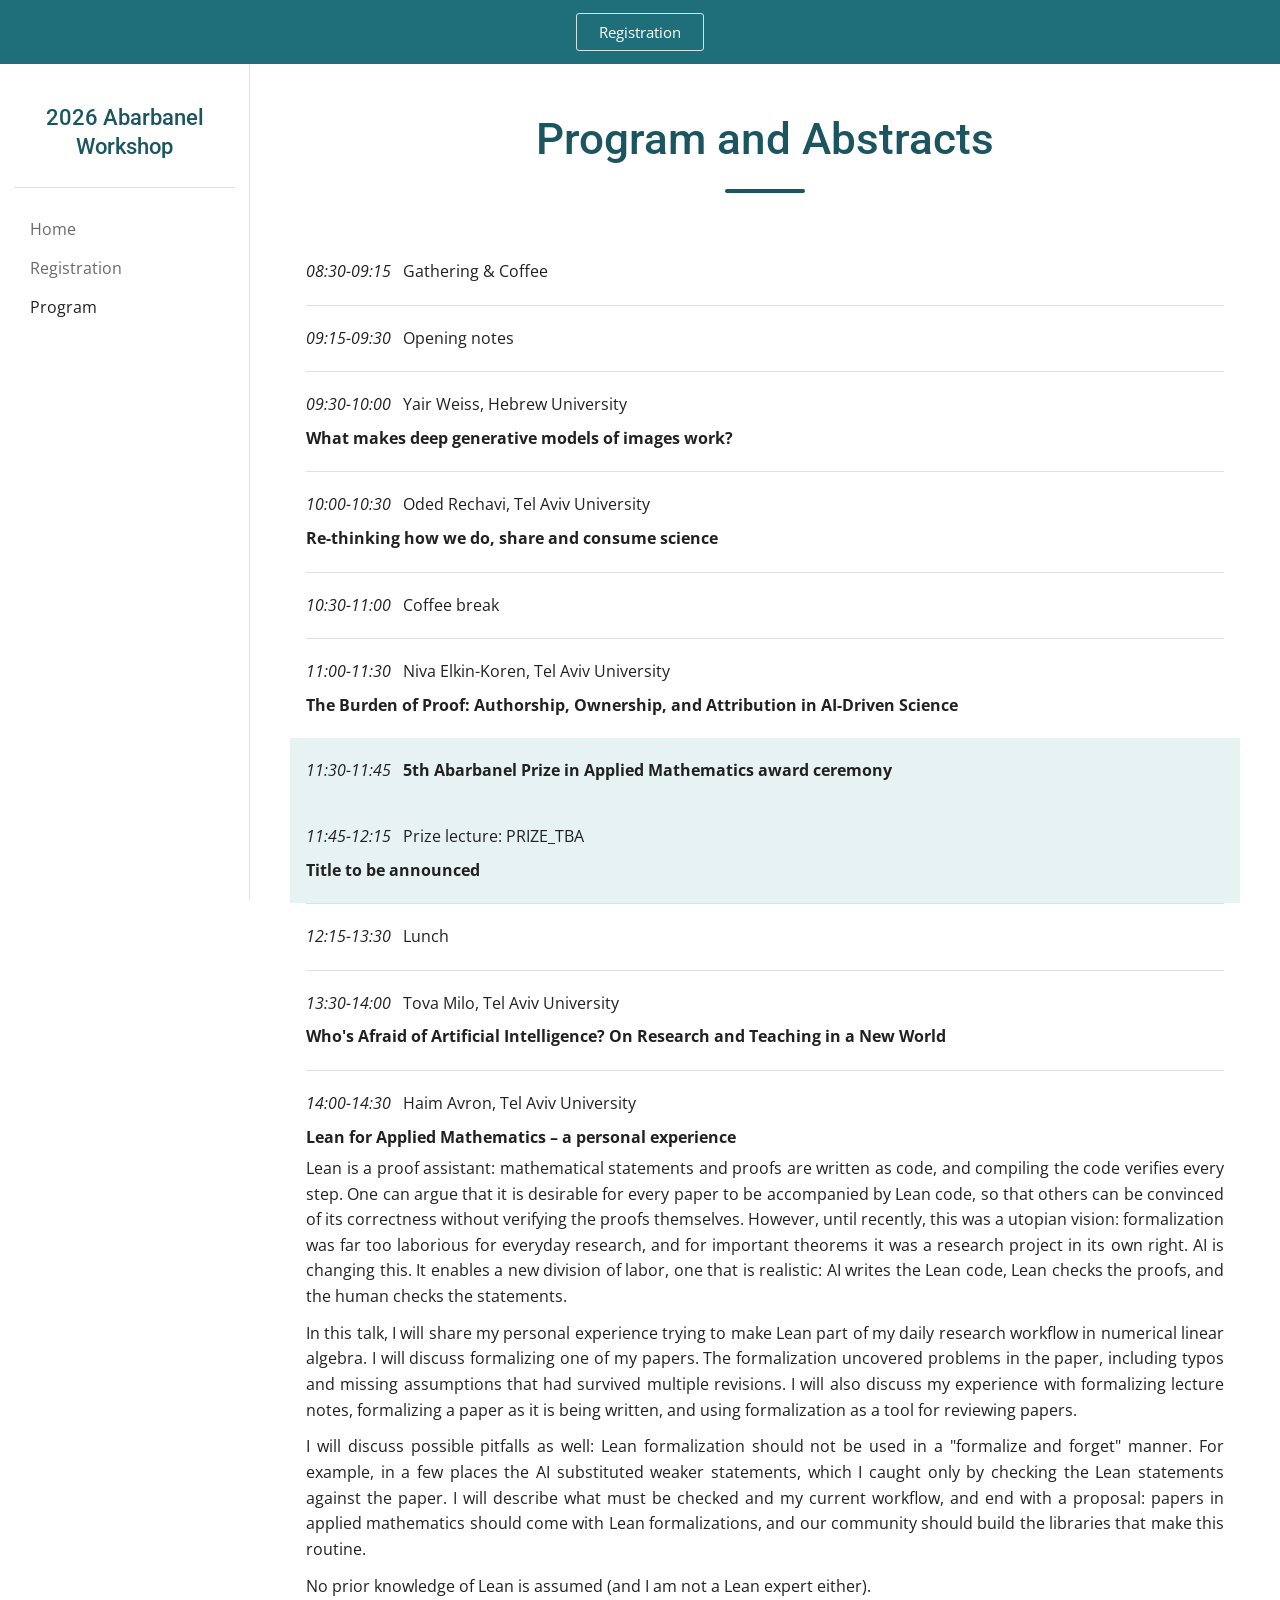
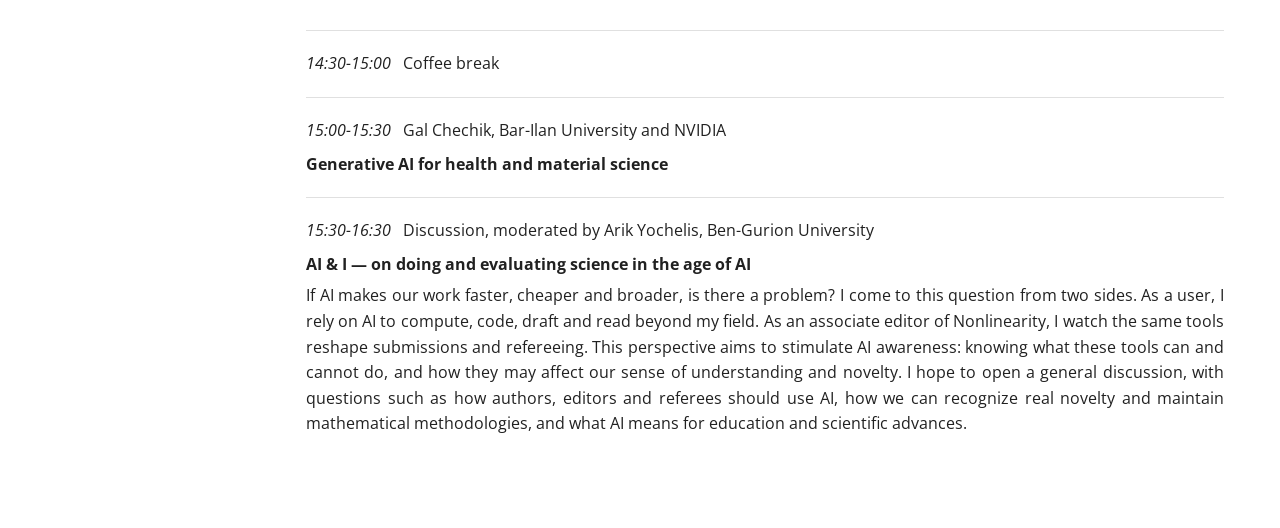
==== program.html @ cc289d8f "2026 Abarbanel Workshop website (review version, not indexed) Co-Authored-By: Claude Opus 5.5 <norep" ====
<!DOCTYPE html>
<html lang="en">
<head>
<meta charset="utf-8">
<meta name="viewport" content="width=device-width, initial-scale=1">
<meta name="robots" content="noindex, nofollow"><!-- REMOVE when the site is announced -->
<title>2026 Abarbanel Workshop - Program</title>
<meta name="description" content="2026 Abarbanel Workshop on Applied and Computational Mathematics, Tel Aviv University, dedicated to the memory of Prof. Saul (Shalom) Abarbanel.">
<link rel="preconnect" href="https://fonts.googleapis.com">
<link href="https://fonts.googleapis.com/css2?family=Open+Sans:ital,wght@0,400;0,600;0,700;1,400&family=Roboto:wght@500;700&display=swap" rel="stylesheet">
<link rel="stylesheet" href="style.css">
</head>
<body>
<!-- QUICK-EDIT VALUES: PRIZE_TBA = prize recipient -->
<div class="topbar">
  <button class="menu-btn" aria-label="Menu" onclick="document.body.classList.toggle('menu-open')"><svg viewBox="0 0 24 24" fill="currentColor"><path d="M3 6h18v2H3zm0 5h18v2H3zm0 5h18v2H3z"/></svg></button>
  <a class="reg" href="https://docs.google.com/forms/d/e/1FAIpQLSeAsfazbQVRkapBGYq9sReotaOnzcuCzxdYJQlv-ZmfcZSlRA/viewform" target="_blank" rel="noopener">Registration</a>
</div>
<aside class="sidebar">
  <a class="site-title" href="index.html">2026 Abarbanel Workshop</a>
  <ul><li><a href="index.html">Home</a></li><li><a href="registration.html">Registration</a></li><li><a href="program.html" class="active">Program</a></li></ul>
</aside>
<main onclick="document.body.classList.remove('menu-open')">
<div class="page-title"><h1>Program and Abstracts</h1></div>
<div class="program">
<div class="talk"><span class="when">08:30-09:15</span><span class="who">Gathering &amp; Coffee</span></div>
<div class="talk"><span class="when">09:15-09:30</span><span class="who">Opening notes</span></div>
<div class="talk"><span class="when">09:30-10:00</span><span class="who">Yair Weiss, Hebrew University</span><div class="ttl">What makes deep generative models of images work?</div></div>
<div class="talk"><span class="when">10:00-10:30</span><span class="who">Oded Rechavi, Tel Aviv University</span><div class="ttl">Re-thinking how we do, share and consume science</div></div>
<div class="talk"><span class="when">10:30-11:00</span><span class="who">Coffee break</span></div>
<div class="talk"><span class="when">11:00-11:30</span><span class="who">Niva Elkin-Koren, Tel Aviv University</span><div class="ttl">The Burden of Proof: Authorship, Ownership, and Attribution in AI-Driven Science</div></div>
<div class="talk prize"><span class="when">11:30-11:45</span><span class="who"><b>5th Abarbanel Prize in Applied Mathematics award ceremony</b></span></div>
<div class="talk prize"><span class="when">11:45-12:15</span><span class="who">Prize lecture: PRIZE_TBA</span><div class="ttl">Title to be announced</div></div>
<div class="talk"><span class="when">12:15-13:30</span><span class="who">Lunch</span></div>
<div class="talk"><span class="when">13:30-14:00</span><span class="who">Tova Milo, Tel Aviv University</span><div class="ttl">Who's Afraid of Artificial Intelligence? On Research and Teaching in a New World</div></div>
<div class="talk"><span class="when">14:00-14:30</span><span class="who">Haim Avron, Tel Aviv University</span><div class="ttl">Lean for Applied Mathematics – a personal experience</div><div class="abs"><p>Lean is a proof assistant: mathematical statements and proofs are written as code, and compiling the code verifies every step. One can argue that it is desirable for every paper to be accompanied by Lean code, so that others can be convinced of its correctness without verifying the proofs themselves. However, until recently, this was a utopian vision: formalization was far too laborious for everyday research, and for important theorems it was a research project in its own right. AI is changing this. It enables a new division of labor, one that is realistic: AI writes the Lean code, Lean checks the proofs, and the human checks the statements.</p>
<p>In this talk, I will share my personal experience trying to make Lean part of my daily research workflow in numerical linear algebra. I will discuss formalizing one of my papers. The formalization uncovered problems in the paper, including typos and missing assumptions that had survived multiple revisions. I will also discuss my experience with formalizing lecture notes, formalizing a paper as it is being written, and using formalization as a tool for reviewing papers.</p>
<p>I will discuss possible pitfalls as well: Lean formalization should not be used in a "formalize and forget" manner. For example, in a few places the AI substituted weaker statements, which I caught only by checking the Lean statements against the paper. I will describe what must be checked and my current workflow, and end with a proposal: papers in applied mathematics should come with Lean formalizations, and our community should build the libraries that make this routine.</p>
<p>No prior knowledge of Lean is assumed (and I am not a Lean expert either).</p></div></div>
<div class="talk"><span class="when">14:30-15:00</span><span class="who">Coffee break</span></div>
<div class="talk"><span class="when">15:00-15:30</span><span class="who">Gal Chechik, Bar-Ilan University and NVIDIA</span><div class="ttl">Generative AI for health and material science</div></div>
<div class="talk"><span class="when">15:30-16:30</span><span class="who">Discussion, moderated by Arik Yochelis, Ben-Gurion University</span><div class="ttl">AI &amp; I — on doing and evaluating science in the age of AI</div><div class="abs"><p>If AI makes our work faster, cheaper and broader, is there a problem? I come to this question from two sides. As a user, I rely on AI to compute, code, draft and read beyond my field. As an associate editor of Nonlinearity, I watch the same tools reshape submissions and refereeing. This perspective aims to stimulate AI awareness: knowing what these tools can and cannot do, and how they may affect our sense of understanding and novelty. I hope to open a general discussion, with questions such as how authors, editors and referees should use AI, how we can recognize real novelty and maintain mathematical methodologies, and what AI means for education and scientific advances.</p></div></div>
</div>
</main>
</body>
</html>
---- style.css ----
/* Layout modelled on the 2024 Abarbanel Workshop site */
:root{
  /* 2026 colour scheme (2024 used orange #e69138 and brown #857251) */
  --orange:#1f6f7a;   /* top bar + accents */
  --brown:#1b5560;    /* titles */
  --tint:#e7f2f3;     /* highlighted rows */
  --text:#212121;
  --grey:#6a6a6a;
  --line:#e0e0e0;
  --side:250px;
}
*{box-sizing:border-box}
html{scroll-behavior:smooth;-webkit-text-size-adjust:100%}
body{margin:0;font-family:"Open Sans",Arial,sans-serif;font-size:16px;line-height:1.6;color:var(--text);background:#fff}
a{color:inherit}
img{max-width:100%}

/* ---- orange top bar ---- */
.topbar{position:sticky;top:0;z-index:30;height:64px;background:var(--orange);display:flex;align-items:center;justify-content:center;padding:0 12px}
.topbar .reg{display:inline-block;padding:6px 22px;border:1px solid rgba(255,255,255,.8);border-radius:3px;color:#fff;text-decoration:none;font-size:15px}
.topbar .reg:hover{background:rgba(255,255,255,.18)}
.menu-btn{display:none;position:absolute;left:8px;background:none;border:0;padding:10px;cursor:pointer;color:#fff}
.menu-btn svg{width:24px;height:24px;display:block}

/* ---- left sidebar ---- */
.sidebar{position:fixed;top:64px;bottom:0;left:0;width:var(--side);background:#fff;border-right:1px solid var(--line);padding:40px 14px 20px;overflow-y:auto;z-index:20}
.sidebar .site-title{display:block;text-align:center;font-family:Roboto,Arial,sans-serif;font-weight:500;font-size:22px;line-height:1.3;color:var(--brown);text-decoration:none;padding:0 6px 26px;border-bottom:1px solid var(--line);margin-bottom:22px}
.sidebar ul{list-style:none;margin:0;padding:0}
.sidebar li a{display:block;padding:7px 16px;text-decoration:none;color:var(--grey);font-size:15.5px}
.sidebar li a:hover{color:var(--text)}
.sidebar li a.active{color:var(--text)}

/* ---- main content ---- */
main{margin-left:var(--side);padding:48px 56px 60px;max-width:calc(var(--side) + 1000px)}
.page-title{text-align:center;margin:0 auto 46px}
.page-title h1{font-family:Roboto,Arial,sans-serif;font-weight:500;font-size:44px;line-height:1.25;color:var(--brown);margin:0}
.page-title .subtitle{font-family:Roboto,Arial,sans-serif;font-style:italic;font-size:22px;color:var(--orange);margin:14px 0 0}
.page-title:after{content:"";display:block;width:80px;height:4px;background:var(--brown);margin:22px auto 0;border-radius:2px}

.where{display:flex;flex-wrap:wrap;justify-content:center;align-items:center;gap:6px 14px;margin:-26px 0 40px;font-size:15.5px}
.where a.place{font-weight:600;text-decoration:none;border-bottom:2px solid var(--orange)}
.mapbtn{display:inline-flex;align-items:center;gap:6px;padding:5px 14px;border:1px solid var(--orange);border-radius:999px;color:var(--orange);text-decoration:none;font-weight:600;font-size:14.5px}
.mapbtn:hover{background:var(--tint)}
.mapbtns{display:flex;gap:8px;flex-wrap:wrap}

.intro{display:grid;grid-template-columns:208px 1fr;gap:36px;align-items:start}
.intro img{width:208px;height:auto;display:block}
.intro p:first-child{margin-top:0}
.prize-line{background:var(--tint);border-left:4px solid var(--orange);padding:8px 12px}

h3.u{font-size:16px;font-weight:700;text-decoration:underline;margin:28px 0 8px}
ul.sq{list-style:square;padding-left:22px;margin:0}
ul.sq li{margin:3px 0}

.loc{display:grid;grid-template-columns:1fr 1fr;gap:36px;margin-top:10px}
.loc iframe{width:100%;height:320px;border:0}

hr.sep{border:0;border-top:1px solid var(--line);margin:40px 0 26px}
.logos{display:flex;flex-wrap:wrap;align-items:center;gap:18px 30px;margin-top:18px}
.logos img{height:62px;width:auto}
.logos .family{font-family:Roboto,Arial,sans-serif;font-weight:700;font-size:30px;line-height:1.05;color:#212121}

/* ---- program page ---- */
.talk{padding:20px 0;border-top:1px solid var(--line)}
.talk:first-child{border-top:0}
.talk .when{font-style:italic;color:var(--text);margin-right:12px}
.talk .who{font-weight:400}
.talk .ttl{font-weight:700;margin-top:8px}
.talk .abs{text-align:justify;margin-top:6px}
.talk .abs p{margin:0 0 .7em}
.talk.prize{background:var(--tint);margin:0 -16px;padding:20px 16px;border-top:0}

/* ---- registration page ---- */
.form-frame{width:100%;max-width:700px;height:1400px;border:0;display:block;margin:0 auto}

footer{margin-left:var(--side);padding:20px 56px 30px;color:var(--grey);font-size:13px}

/* ---- phones and small tablets ---- */
@media (max-width:900px){
  .menu-btn{display:block}
  .sidebar{transform:translateX(-100%);transition:transform .2s ease;box-shadow:2px 0 10px rgba(0,0,0,.15)}
  body.menu-open .sidebar{transform:none}
  main,footer{margin-left:0}
  main{padding:30px 18px 44px}
  footer{padding:18px}
  .page-title{margin-bottom:34px}
  .page-title h1{font-size:30px}
  .page-title .subtitle{font-size:18px}
  .where{margin-top:-14px;margin-bottom:28px}
  .intro{grid-template-columns:1fr;gap:18px}
  .intro img{width:180px;margin:0 auto}
  .loc{grid-template-columns:1fr}
  .logos img{height:50px}
  .logos .family{font-size:24px}
  .talk .abs{text-align:left}
}
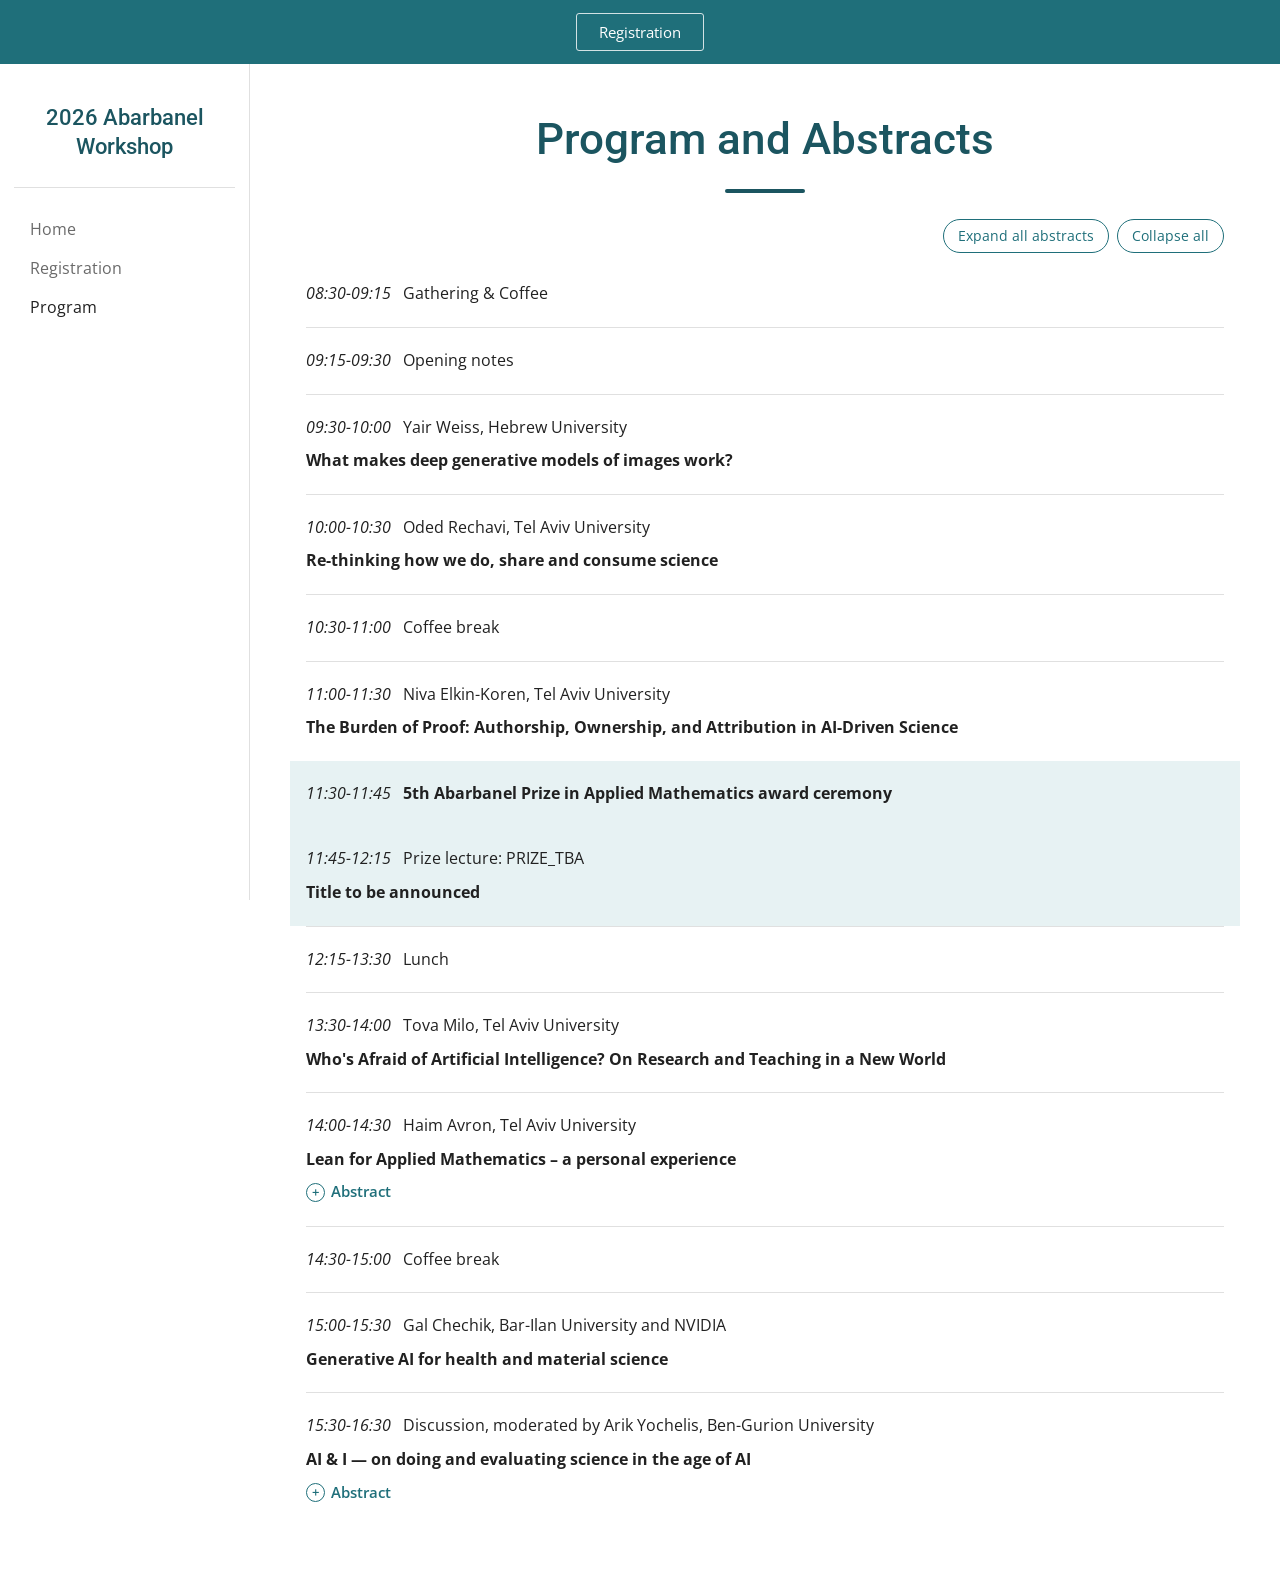
==== commit 8a4314e4: "Program: collapsible abstracts with expand/collapse all Co-Authored-By: Claude Opus 5.5 <noreply@ant" ====
--- a/program.html
+++ b/program.html
@@ -22,6 +22,10 @@
 </aside>
 <main onclick="document.body.classList.remove('menu-open')">
 <div class="page-title"><h1>Program and Abstracts</h1></div>
+<div class="abs-controls">
+  <button type="button" onclick="document.querySelectorAll('details.absbox').forEach(d=>d.open=true)">Expand all abstracts</button>
+  <button type="button" onclick="document.querySelectorAll('details.absbox').forEach(d=>d.open=false)">Collapse all</button>
+</div>
 <div class="program">
 <div class="talk"><span class="when">08:30-09:15</span><span class="who">Gathering &amp; Coffee</span></div>
 <div class="talk"><span class="when">09:15-09:30</span><span class="who">Opening notes</span></div>
@@ -33,13 +37,13 @@
 <div class="talk prize"><span class="when">11:45-12:15</span><span class="who">Prize lecture: PRIZE_TBA</span><div class="ttl">Title to be announced</div></div>
 <div class="talk"><span class="when">12:15-13:30</span><span class="who">Lunch</span></div>
 <div class="talk"><span class="when">13:30-14:00</span><span class="who">Tova Milo, Tel Aviv University</span><div class="ttl">Who's Afraid of Artificial Intelligence? On Research and Teaching in a New World</div></div>
-<div class="talk"><span class="when">14:00-14:30</span><span class="who">Haim Avron, Tel Aviv University</span><div class="ttl">Lean for Applied Mathematics – a personal experience</div><div class="abs"><p>Lean is a proof assistant: mathematical statements and proofs are written as code, and compiling the code verifies every step. One can argue that it is desirable for every paper to be accompanied by Lean code, so that others can be convinced of its correctness without verifying the proofs themselves. However, until recently, this was a utopian vision: formalization was far too laborious for everyday research, and for important theorems it was a research project in its own right. AI is changing this. It enables a new division of labor, one that is realistic: AI writes the Lean code, Lean checks the proofs, and the human checks the statements.</p>
+<div class="talk"><span class="when">14:00-14:30</span><span class="who">Haim Avron, Tel Aviv University</span><div class="ttl">Lean for Applied Mathematics – a personal experience</div><details class="absbox"><summary>Abstract</summary><div class="abs"><p>Lean is a proof assistant: mathematical statements and proofs are written as code, and compiling the code verifies every step. One can argue that it is desirable for every paper to be accompanied by Lean code, so that others can be convinced of its correctness without verifying the proofs themselves. However, until recently, this was a utopian vision: formalization was far too laborious for everyday research, and for important theorems it was a research project in its own right. AI is changing this. It enables a new division of labor, one that is realistic: AI writes the Lean code, Lean checks the proofs, and the human checks the statements.</p>
 <p>In this talk, I will share my personal experience trying to make Lean part of my daily research workflow in numerical linear algebra. I will discuss formalizing one of my papers. The formalization uncovered problems in the paper, including typos and missing assumptions that had survived multiple revisions. I will also discuss my experience with formalizing lecture notes, formalizing a paper as it is being written, and using formalization as a tool for reviewing papers.</p>
 <p>I will discuss possible pitfalls as well: Lean formalization should not be used in a "formalize and forget" manner. For example, in a few places the AI substituted weaker statements, which I caught only by checking the Lean statements against the paper. I will describe what must be checked and my current workflow, and end with a proposal: papers in applied mathematics should come with Lean formalizations, and our community should build the libraries that make this routine.</p>
-<p>No prior knowledge of Lean is assumed (and I am not a Lean expert either).</p></div></div>
+<p>No prior knowledge of Lean is assumed (and I am not a Lean expert either).</p></div></details></div>
 <div class="talk"><span class="when">14:30-15:00</span><span class="who">Coffee break</span></div>
 <div class="talk"><span class="when">15:00-15:30</span><span class="who">Gal Chechik, Bar-Ilan University and NVIDIA</span><div class="ttl">Generative AI for health and material science</div></div>
-<div class="talk"><span class="when">15:30-16:30</span><span class="who">Discussion, moderated by Arik Yochelis, Ben-Gurion University</span><div class="ttl">AI &amp; I — on doing and evaluating science in the age of AI</div><div class="abs"><p>If AI makes our work faster, cheaper and broader, is there a problem? I come to this question from two sides. As a user, I rely on AI to compute, code, draft and read beyond my field. As an associate editor of Nonlinearity, I watch the same tools reshape submissions and refereeing. This perspective aims to stimulate AI awareness: knowing what these tools can and cannot do, and how they may affect our sense of understanding and novelty. I hope to open a general discussion, with questions such as how authors, editors and referees should use AI, how we can recognize real novelty and maintain mathematical methodologies, and what AI means for education and scientific advances.</p></div></div>
+<div class="talk"><span class="when">15:30-16:30</span><span class="who">Discussion, moderated by Arik Yochelis, Ben-Gurion University</span><div class="ttl">AI &amp; I — on doing and evaluating science in the age of AI</div><details class="absbox"><summary>Abstract</summary><div class="abs"><p>If AI makes our work faster, cheaper and broader, is there a problem? I come to this question from two sides. As a user, I rely on AI to compute, code, draft and read beyond my field. As an associate editor of Nonlinearity, I watch the same tools reshape submissions and refereeing. This perspective aims to stimulate AI awareness: knowing what these tools can and cannot do, and how they may affect our sense of understanding and novelty. I hope to open a general discussion, with questions such as how authors, editors and referees should use AI, how we can recognize real novelty and maintain mathematical methodologies, and what AI means for education and scientific advances.</p></div></details></div>
 </div>
 </main>
 </body>
--- a/style.css
+++ b/style.css
@@ -68,6 +68,15 @@
 .talk .ttl{font-weight:700;margin-top:8px}
 .talk .abs{text-align:justify;margin-top:6px}
 .talk .abs p{margin:0 0 .7em}
+details.absbox{margin-top:6px}
+details.absbox summary{cursor:pointer;color:var(--orange);font-weight:600;font-size:14.5px;list-style:none;display:inline-flex;align-items:center;gap:6px;padding:2px 0;user-select:none}
+details.absbox summary::-webkit-details-marker{display:none}
+details.absbox summary::before{content:"+";display:inline-grid;place-items:center;width:17px;height:17px;border:1.5px solid currentColor;border-radius:50%;font-size:13px;line-height:1}
+details.absbox[open] summary::before{content:"\2013"}
+details.absbox[open] summary{margin-bottom:2px}
+.abs-controls{display:flex;justify-content:flex-end;gap:8px;margin:-20px 0 8px}
+.abs-controls button{font:inherit;font-size:14px;background:#fff;color:var(--orange);border:1px solid var(--orange);border-radius:999px;padding:5px 14px;cursor:pointer}
+.abs-controls button:hover{background:var(--tint)}
 .talk.prize{background:var(--tint);margin:0 -16px;padding:20px 16px;border-top:0}
 
 /* ---- registration page ---- */
@@ -93,4 +102,5 @@
   .logos img{height:50px}
   .logos .family{font-size:24px}
   .talk .abs{text-align:left}
+  .abs-controls{justify-content:center;margin-top:-12px}
 }
